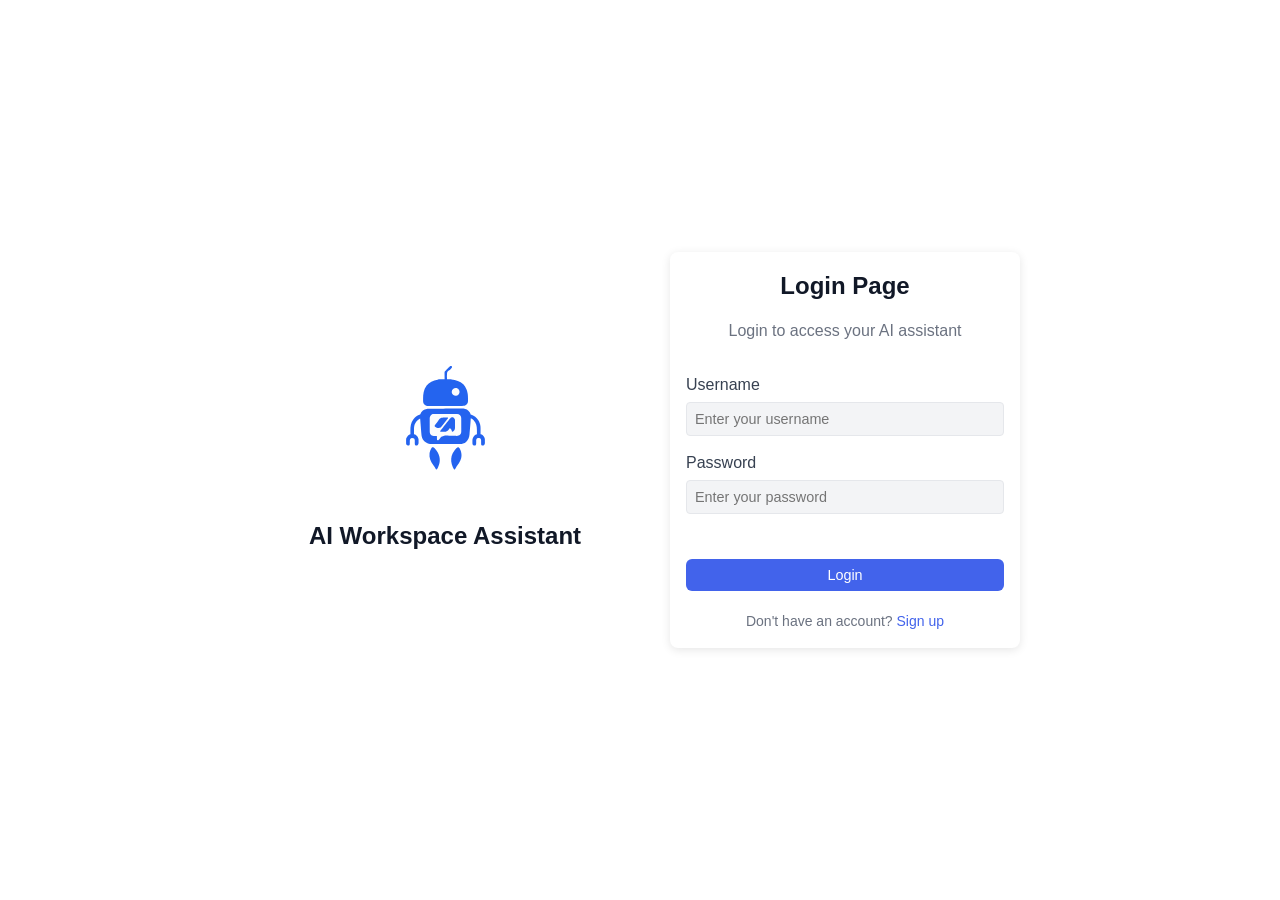
==== app/dashboard.html @ 673116a2 "Initial commit" ====
<!DOCTYPE html>
<html lang="en" class="light">
<head>
    <meta charset="UTF-8">
    <meta name="viewport" content="width=device-width, initial-scale=1.0">
    <title>AI Workspace Assistant</title>
    <link rel="stylesheet" href="styles.css">
    <link rel="stylesheet" href="custom.css">
    <link rel="stylesheet" href="docChat.css">
</head>
<body>
    <div class="app-container">
        <!-- Sidebar -->
        <aside class="sidebar">
            <div class="sidebar-header">
                <div class="app-brand">
                    <img src="./assets/Ai logo svg 1.svg" alt="DocChat Logo" class="app-logo">
                    <span class="app-name">Workspace Assistant</span>
                </div>
                <button id="collapse-sidebar" class="collapse-btn">
                    <svg xmlns="http://www.w3.org/2000/svg" width="20" height="20" viewBox="0 0 24 24" fill="none" stroke="currentColor" stroke-width="2" stroke-linecap="round" stroke-linejoin="round"><path d="m15 18-6-6 6-6"/></svg>
                </button>
            </div>
            
            <div class="sidebar-content">
                <button id="new-chat-btn" class="new-chat-btn">
                    <svg xmlns="http://www.w3.org/2000/svg" width="20" height="20" viewBox="0 0 24 24" fill="none" stroke="currentColor" stroke-width="2" stroke-linecap="round" stroke-linejoin="round"><path d="M12 5v14M5 12h14"/></svg>
                    <span>New Chat</span>
                </button>
                
                <div class="recent-section">
                    <h3>Recent Chats</h3>
                    <div id="file-list" class="chat-list">
                        <!-- Files will be added here dynamically -->
                        <div class="empty-chat-list">
                            <div class="empty-chat-icon">
                                <svg xmlns="http://www.w3.org/2000/svg" width="24" height="24" viewBox="0 0 24 24" fill="none" stroke="currentColor" stroke-width="2" stroke-linecap="round" stroke-linejoin="round"><path d="M21 15a2 2 0 0 1-2 2H7l-4 4V5a2 2 0 0 1 2-2h14a2 2 0 0 1 2 2z"/></svg>
                            </div>
                            <p>No chats yet</p>
                            <p class="sub-text">Start a new chat to begin</p>
                        </div>
                    </div>
                </div>
            </div>
            
            <div class="sidebar-footer">
                <button id="planner-btn" class="settings-btn">
                    <svg xmlns="http://www.w3.org/2000/svg" width="20" height="20" viewBox="0 0 24 24" fill="none" stroke="currentColor" stroke-width="2" stroke-linecap="round" stroke-linejoin="round"><rect x="3" y="3" width="18" height="18" rx="2"/><path d="M9 9h6v6H9z"/></svg>
                    <span>Task Planner</span>
                </button>
                <button id="settings-btn" class="settings-btn">
                    <svg xmlns="http://www.w3.org/2000/svg" width="20" height="20" viewBox="0 0 24 24" fill="none" stroke="currentColor" stroke-width="2" stroke-linecap="round" stroke-linejoin="round"><circle cx="12" cy="12" r="3"/><path d="M19.4 15a1.65 1.65 0 0 0 .33 1.82l.06.06a2 2 0 0 1 0 2.83 2 2 0 0 1-2.83 0l-.06-.06a1.65 1.65 0 0 0-1.82-.33 1.65 1.65 0 0 0-1 1.51V21a2 2 0 0 1-2 2 2 2 0 0 1-2-2v-.09A1.65 1.65 0 0 0 9 19.4a1.65 1.65 0 0 0-1.82.33l-.06.06a2 2 0 0 1-2.83 0 2 2 0 0 1 0-2.83l.06-.06a1.65 1.65 0 0 0 .33-1.82 1.65 1.65 0 0 0-1.51-1H3a2 2 0 0 1-2-2 2 2 0 0 1 2-2h.09A1.65 1.65 0 0 0 4.6 9a1.65 1.65 0 0 0-.33-1.82l-.06-.06a2 2 0 0 1 0-2.83 2 2 0 0 1 2.83 0l.06.06a1.65 1.65 0 0 0 1.82.33H9a1.65 1.65 0 0 0 1-1.51V3a2 2 0 0 1 2-2 2 2 0 0 1 2 2v.09a1.65 1.65 0 0 0 1 1.51 1.65 1.65 0 0 0 1.82-.33l.06-.06a2 2 0 0 1 2.83 0 2 2 0 0 1 0 2.83l-.06.06a1.65 1.65 0 0 0-.33 1.82V9a1.65 1.65 0 0 0 1.51 1H21a2 2 0 0 1 2 2 2 2 0 0 1-2 2h-.09a1.65 1.65 0 0 0-1.51 1z"/></svg>
                    <span>Settings</span>
                </button>
                <button id="logout-btn" class="logout-btn">
                    <svg xmlns="http://www.w3.org/2000/svg" width="20" height="20" viewBox="0 0 24 24" fill="none" stroke="currentColor" stroke-width="2" stroke-linecap="round" stroke-linejoin="round"><path d="M9 21H5a2 2 0 0 1-2-2V5a2 2 0 0 1 2-2h4"></path><polyline points="16 17 21 12 16 7"></polyline><line x1="21" y1="12" x2="9" y2="12"></line></svg>
                    <span>Logout</span>
                </button>
            </div>
        </aside>
        
        <!-- Main Content -->
        <main class="main-content">
            <div class="main-header">
                <div class="tab-container">
                    <button class="tab-btn active" data-tab="chat">Chat</button>
                    <button class="tab-btn" data-tab="document">Document</button>
                </div>
                <div class="theme-toggle-container">
                    <span class="theme-icon light">
                        <svg xmlns="http://www.w3.org/2000/svg" width="20" height="20" viewBox="0 0 24 24" fill="none" stroke="currentColor" stroke-width="2" stroke-linecap="round" stroke-linejoin="round"><circle cx="12" cy="12" r="5"/><line x1="12" y1="1" x2="12" y2="3"/><line x1="12" y1="21" x2="12" y2="23"/><line x1="4.22" y1="4.22" x2="5.64" y2="5.64"/><line x1="18.36" y1="18.36" x2="19.78" y2="19.78"/><line x1="1" y1="12" x2="3" y2="12"/><line x1="21" y1="12" x2="23" y2="12"/><line x1="4.22" y1="19.78" x2="5.64" y2="18.36"/><line x1="18.36" y1="5.64" x2="19.78" y2="4.22"/></svg>
                    </span>
                    <label class="switch">
                        <input type="checkbox" id="theme-toggle">
                        <span class="slider round"></span>
                    </label>
                    <span class="theme-icon dark">
                        <svg xmlns="http://www.w3.org/2000/svg" width="20" height="20" viewBox="0 0 24 24" fill="none" stroke="currentColor" stroke-width="2" stroke-linecap="round" stroke-linejoin="round"><path d="M21 12.79A9 9 0 1 1 11.21 3 7 7 0 0 0 21 12.79z"></path></svg>
                    </span>
                </div>
            </div>
            
            <div class="tab-content active" id="chat-tab">
                <div id="upload-container" class="upload-container">
                    <div class="upload-content">
                        <div class="upload-icon">
                            <svg xmlns="http://www.w3.org/2000/svg" width="40" height="40" viewBox="0 0 24 24" fill="none" stroke="currentColor" stroke-width="2" stroke-linecap="round" stroke-linejoin="round"><path d="M13 2H6a2 2 0 0 0-2 2v16a2 2 0 0 0 2 2h12a2 2 0 0 0 2-2V9z"></path><polyline points="13 2 13 9 20 9"></polyline></svg>
                        </div>
                        <h2>Upload your document</h2>
                        <p>Drag and drop your file here or click to browse</p>
                        <div id="dropzone" class="dropzone">
                            <input id="file-input" type="file" style="display: none">
                        </div>
                        <button id="browse-files-btn" class="browse-btn">Browse Files</button>
                        <div id="upload-error" class="error-message" style="display: none"></div>
                    </div>
                </div>
                
                <div id="chat-container" class="chat-container" style="display: none;" onclick="event.stopPropagation();">
                    <div id="chat-messages" class="chat-messages">
                        <!-- Chat messages will be added here dynamically -->
                    </div>
                    
                    <div class="chat-input-container">
                        <textarea id="query-input" placeholder="Type your message here..."></textarea>
                        <button id="query-btn" class="send-btn" type="button" onclick="event.preventDefault(); return false;">
                            <svg xmlns="http://www.w3.org/2000/svg" width="20" height="20" viewBox="0 0 24 24" fill="none" stroke="currentColor" stroke-width="2" stroke-linecap="round" stroke-linejoin="round"><line x1="22" y1="2" x2="11" y2="13"></line><polygon points="22 2 15 22 11 13 2 9 22 2"></polygon></svg>
                        </button>
                    </div>
                </div>
            </div>
            
            <div class="tab-content" id="document-tab">
                <div class="document-viewer">
                    <div id="document-file-list" class="document-file-list">
                        <!-- File list will be populated here -->
                    </div>
                    <!-- document-preview is now in the modal overlay -->
                </div>
            </div>
        </main>
    </div>
    
    <!-- Toast Notification -->
    <div id="toast" class="toast" style="display: none"></div>
    
    <!-- Welcome Toast - Claude Style -->
    <div id="welcome-toast" class="welcome-toast" style="display: flex;">
        <div class="welcome-toast-container">
            <div id="toastMessage" class="text-reveal">Hey there, <span id="toast-username">User</span>!</div>
            <div id="secondMessage" class="second-message">How may I assist you today?</div>
            <div id="actionButtons" class="welcome-action-btns" style="display: none;">
                <button id="welcome-dashboard-btn" class="primary-btn" aria-label="File Chat">File Chat</button>
                <button id="welcome-planner-btn" class="primary-btn" aria-label="Task Plan" style="background:#6366f1;">Task Plan</button>
            </div>
        </div>
    </div>
    
    <!-- Settings Modal -->
    <div id="settings-modal" class="modal">
        <div class="modal-content settings-step-1">
            <div class="modal-header">
                <h2>Settings</h2>
                <span class="close">&times;</span>
            </div>
            <div class="modal-body settings-select">
                <div class="settings-choice-card">
                    <button class="settings-main-btn" id="open-profile-card">Profile</button>
                    <button class="settings-main-btn" id="open-chats-card">Manage Chats</button>
                </div>
            </div>
        </div>
        <div class="modal-content settings-step-2" id="profile-card" style="display:none;">
            <div class="modal-header">
                <h2>Profile</h2>
                <span class="close">&times;</span>
            </div>
            <div class="modal-body">
                <h3>Edit Profile</h3>
                <form id="profile-form">
                    <div class="form-group">
                        <label for="name">Name</label>
                        <input type="text" id="name" name="name" placeholder="Your Name">
                    </div>
                    <div class="form-group">
                        <label for="username">Username</label>
                        <input type="text" id="username" name="username" placeholder="Username">
                    </div>
                    <div class="form-group">
                        <label for="email">Email</label>
                        <input type="email" id="email" name="email" placeholder="Email">
                    </div>
                    <div class="password-section">
                        <h4>Change Password</h4>
                        <div class="form-group">
                            <label for="current-password">Current Password</label>
                            <input type="password" id="current-password" name="current_password">
                        </div>
                        <div class="form-group">
                            <label for="new-password">New Password</label>
                            <input type="password" id="new-password" name="new_password">
                        </div>
                    </div>
                    <div id="profile-error" class="error-message" style="display: none;"></div>
                    <button type="submit" id="save-profile-btn" class="btn primary-btn">Save Changes</button>
                </form>
            </div>
        </div>
        <div class="modal-content settings-step-2" id="chats-card" style="display:none;">
            <div class="modal-header">
                <h2>Manage Chats</h2>
                <span class="close">&times;</span>
            </div>
            <div class="modal-body">
                <!-- <h3>Manage Chats</h3> -->
                <div class="manage-chats-container">
                    <div class="chats-actions">
                        <button id="delete-all-chats-btn" class="btn danger-btn">Delete All Chats</button>
                    </div>
                    <div id="settings-chat-list" class="settings-chat-list">
                        <!-- Chat list will be populated here -->
                        <div class="empty-list-message">No chats to display</div>
                    </div>
                </div>
            </div>
        </div>
    </div>
    
    <!-- Delete Confirmation Modal -->
    <div id="delete-confirm-modal" class="modal">
        <div class="modal-content confirm-modal">
            <div class="modal-header">
                <h2>Confirm Deletion</h2>
                <span class="close">&times;</span>
            </div>
            <div class="modal-body">
                <p>Are you sure you want to delete this chat? This action cannot be undone.</p>
                <div class="confirm-actions">
                    <button id="cancel-delete-btn" class="btn secondary-btn">Cancel</button>
                    <button id="confirm-delete-btn" class="btn danger-btn">Delete</button>
                </div>
            </div>
        </div>
    </div>
    
    <div id="document-preview-modal" class="document-preview-modal">
        <div class="document-preview-modal-content">
            <button id="close-document-preview" class="close-preview-btn" aria-label="Close Preview">&times;</button>
            <div id="document-preview" class="document-preview">
                <div class="document-placeholder">
                    <p>Select a file to view its content</p>
                </div>
            </div>
        </div>
    </div>
    
    <script src="app.js"></script>
</body>
</html>

<style>
.document-viewer {
    display: flex;
    flex-direction: row;
    height: 70vh;
    background: linear-gradient(135deg, #f8fafc 60%, #6366f1 100%);
    border-radius: 22px;
    box-shadow: 0 8px 32px 0 rgba(60,72,88,0.18);
    overflow: hidden;
    margin-top: 24px;
    backdrop-filter: blur(6px);
    position: relative;
    animation: glassyFadeIn 1.2s cubic-bezier(.4,2,.6,1) 1;
}
@keyframes glassyFadeIn {
    from { opacity: 0; transform: translateY(40px) scale(0.98); }
    to { opacity: 1; transform: none; }
}
.document-file-list {
    width: 340px;
    background: rgba(255,255,255,0.85);
    border-right: 2px solid #e0e7ff;
    overflow-y: auto;
    padding: 0;
    margin: 0;
    box-shadow: 4px 0 24px 0 rgba(60,72,88,0.08);
    backdrop-filter: blur(8px);
    z-index: 2;
}
.document-file-list .doc-file-item {
    display: flex;
    align-items: center;
    padding: 22px 28px;
    cursor: pointer;
    border-bottom: 1.5px solid #f1f5f9;
    font-size: 1rem;
    color: #3730a3;
    background: linear-gradient(90deg,rgba(236,233,254,0.7) 0%,rgba(255,255,255,0.5) 100%);
    transition: background 0.22s, color 0.22s, box-shadow 0.22s, filter 0.22s;
    font-weight: 500;
    position: relative;
    z-index: 1;
    border-radius: 0 18px 18px 0;
    margin: 0 0 2px 0;
    box-shadow: 0 2px 12px 0 rgba(99,102,241,0.04);
    overflow: hidden;
    animation: coolSlideIn 0.7s cubic-bezier(.4,2,.6,1);
}
@keyframes coolSlideIn {
    from { opacity: 0; transform: translateX(-40px) scale(0.98); }
    to { opacity: 1; transform: none; }
}
.doc-file-item.cool-animate::before {
    content: '';
    position: absolute;
    left: -40px; top: 0; bottom: 0;
    width: 8px;
    background: linear-gradient(180deg,#6366f1 0%,#a5b4fc 100%);
    border-radius: 0 8px 8px 0;
    opacity: 0;
    transition: opacity 0.22s;
    z-index: 0;
}
.doc-file-item.active.cool-animate::before {
    opacity: 1;
    animation: fireGlow 1.2s infinite alternate;
}
@keyframes fireGlow {
    0% { box-shadow: 0 0 8px 2px #6366f1; }
    100% { box-shadow: 0 0 24px 8px #a5b4fc; }
}
.doc-file-item.active, .doc-file-item:hover {
    background: linear-gradient(90deg,#6366f1 0%,#a5b4fc 100%);
    color: #fff;
    box-shadow: 0 4px 24px 0 #6366f133;
    z-index: 2;
}
.doc-file-item.disabled {
    filter: grayscale(0.7) blur(1.5px) brightness(1.1);
    opacity: 0.5;
    pointer-events: none;
    background: #e0e7ef;
    color: #a1a1aa;
    z-index: 0;
}
.document-file-list .doc-file-icon {
    margin-right: 18px;
    font-size: 1.6em;
    color: #6366f1;
    filter: drop-shadow(0 2px 6px #a5b4fc88);
    transition: color 0.22s, filter 0.22s;
}
.doc-file-item.active .doc-file-icon, .doc-file-item:hover .doc-file-icon {
    color: #fff;
    filter: drop-shadow(0 2px 12px #6366f1cc);
}
.document-file-list .doc-file-meta {
    flex: 1;
    display: flex;
    flex-direction: column;
}
.document-file-list .doc-file-name {
    font-weight: 700;
    margin-bottom: 2px;
    white-space: nowrap;
    overflow: hidden;
    text-overflow: ellipsis;
    letter-spacing: 0.01em;
}
.document-file-list .doc-file-date {
    font-size: 0.98em;
    color: #6366f1;
    opacity: 0.7;
    font-weight: 400;
}
.document-preview {
    flex: 1;
    background: rgba(255,255,255,0.55);
    display: flex;
    align-items: center;
    justify-content: center;
    position: relative;
    overflow: auto;
    border-radius: 0 22px 22px 0;
    box-shadow: 0 2px 24px 0 #6366f122;
    backdrop-filter: blur(10px) saturate(1.2);
    z-index: 1;
    animation: coolFadeIn 1.2s cubic-bezier(.4,2,.6,1) 1;
}
@keyframes coolFadeIn {
    from { opacity: 0; transform: scale(0.98); }
    to { opacity: 1; transform: none; }
}
.document-preview .document-placeholder {
    color: #6366f1;
    font-size: 1.25em;
    text-align: center;
    font-weight: 600;
    letter-spacing: 0.01em;
    opacity: 0.85;
    padding: 32px 0;
    border-radius: 18px;
    background: rgba(236,233,254,0.7);
    box-shadow: 0 2px 24px 0 #6366f122;
    animation: firePulse 1.5s infinite alternate;
}
@keyframes firePulse {
    0% { box-shadow: 0 0 12px 0 #6366f1; }
    100% { box-shadow: 0 0 32px 8px #a5b4fc; }
}
.document-preview .fire-animate {
    animation: firePulse 1.5s infinite alternate;
}
.cool-iframe {
    width: 100%;
    height: 65vh;
    border: none;
    border-radius: 18px;
    background: rgba(255,255,255,0.95);
    box-shadow: 0 4px 32px 0 #6366f144;
    transition: box-shadow 0.3s;
    animation: coolFadeIn 1.2s cubic-bezier(.4,2,.6,1) 1;
}
.cool-pre {
    background: linear-gradient(135deg,#f8fafc 60%,#a5b4fc 100%);
    color: #1e293b;
    padding: 32px;
    border-radius: 18px;
    font-size: 1.12em;
    max-width: 100%;
    max-height: 65vh;
    overflow: auto;
    box-shadow: 0 4px 32px 0 #6366f144;
    font-family: 'Fira Mono', 'Consolas', 'Menlo', monospace;
    animation: coolFadeIn 1.2s cubic-bezier(.4,2,.6,1) 1;
}
.document-preview .download-link {
    display: inline-block;
    margin-top: 22px;
    padding: 12px 28px;
    background: linear-gradient(90deg,#6366f1 0%,#a5b4fc 100%);
    color: #fff;
    border-radius: 10px;
    text-decoration: none;
    font-weight: 700;
    font-size: 1.08em;
    letter-spacing: 0.01em;
    box-shadow: 0 2px 12px 0 #6366f1cc;
    transition: background 0.18s, box-shadow 0.18s, transform 0.18s;
    animation: coolFadeIn 1.2s cubic-bezier(.4,2,.6,1) 1;
}
.document-preview .download-link:hover {
    background: linear-gradient(90deg,#3730a3 0%,#6366f1 100%);
    box-shadow: 0 4px 24px 0 #6366f1cc;
    transform: scale(1.04);
}
</style>
---- app/styles.css ----
/* General Styles */
* {
    box-sizing: border-box;
    margin: 0;
    padding: 0;
}

body {
    font-family: Arial, sans-serif;
    background-color: #ffffff;
    color: #111827;
    line-height: 1.5;
}

h1, h2, h3, h4 {
    color: #111827;
}

a {
    color: #4263EB;
    text-decoration: none;
}

a:hover {
    text-decoration: underline;
}

/* Button Styles */
.primary-btn {
    background-color: #4263EB;
    color: white;
    border: none;
    border-radius: 6px;
    padding: 12px 24px;
    font-weight: 500;
    font-size: 16px;
    cursor: pointer;
    transition: background-color 0.2s;
    display: block;
    width: 100%;
}

.primary-btn:hover:not(:disabled) {
    background-color: #3b55d9;
}

.primary-btn:disabled {
    background-color: #9ca3af;
    cursor: not-allowed;
}

.logout-btn {
    background-color: #ef4444;
    color: white;
    border: none;
    border-radius: 6px;
    padding: 8px 15px;
    font-weight: 500;
    cursor: pointer;
}

/* Login Page Styles - Updated for the split layout */
.login-container {
    display: flex;
    justify-content: space-between;
    align-items: center;
    min-height: 100vh;
    padding: 20px;
    gap: 40px;
    width: 800px;
    margin: 0 auto;
}

.login-card {
    background: white;
    border-radius: 8px;
    box-shadow: 0 2px 10px rgba(0,0,0,0.1);
    width: 100%;
    max-width: 350px;
    padding: 20px;
    text-align: center;
}

.logo-card {
    border-radius: 8px;
    width: 100%;
    max-width: 250px;
    padding: 30px;
    text-align: center;
    display: flex;
    flex-direction: column;
    align-items: center;
    justify-content: center;
    margin: 20px auto;
}

.login-title {
    font-size: 24px;
    margin-bottom: 15px;
}

.logo-container {
    margin: 10px auto 20px;
    display: flex;
    justify-content: center;
    align-items: center;
}

.logo-container img {
    width: 100px;
    height: 110px;
}

h1 {
    font-size: 28px;
    margin-bottom: 8px;
}

.login-subtitle {
    color: #6b7280;
    margin-bottom: 30px;
}

.login-form {
    text-align: left;
}

/* Responsive layout */
@media (max-width: 768px) {
    .login-container {
        flex-direction: column;
        gap: 20px;
        width: 100%;
    }
    
    .logo-card, .login-card {
        max-width: 100%;
        margin: 10px auto;
    }
}

.form-group {
    margin-bottom: 20px;
    position: relative;
}

.form-group label {
    display: block;
    margin-bottom: 5px;
    font-weight: 500;
    color: #374151;
}

.form-group input {
    width: 100%;
    padding: 12px;
    border: 1px solid #d1d5db;
    border-radius: 6px;
    background-color: #f3f4f6;
    font-size: 14px;
}

.forgot-password {
    position: absolute;
    right: 0;
    top: 0;
    font-size: 14px;
}

.signup-link {
    text-align: center;
    margin-top: 20px;
    color: #6b7280;
    font-size: 14px;
}

/* Dashboard Styles */
.dashboard {
    max-width: 1200px;
    margin: 20px auto;
    background: white;
    border-radius: 8px;
    box-shadow: 0 2px 10px rgba(0,0,0,0.05);
    overflow: hidden;
}

header {
    display: flex;
    justify-content: space-between;
    align-items: center;
    padding: 15px 20px;
    border-bottom: 1px solid #e5e7eb;
}

.header-left {
    display: flex;
    align-items: center;
    gap: 10px;
    font-weight: 500;
    font-size: 18px;
}

.header-right {
    display: flex;
    align-items: center;
    gap: 15px;
}

nav {
    display: flex;
    gap: 20px;
    padding: 0 20px;
    border-bottom: 1px solid #e5e7eb;
}

.tab-btn {
    background: none;
    border: none;
    padding: 15px 0;
    font-size: 14px;
    color: #6b7280;
    font-weight: 500;
    cursor: pointer;
    position: relative;
}

.tab-btn.active {
    color: #4263EB;
}

.tab-btn.active::after {
    content: '';
    position: absolute;
    bottom: -1px;
    left: 0;
    width: 100%;
    height: 3px;
    background-color: #4263EB;
}

.tab-content {
    display: none;
    padding: 20px;
}

.tab-content.active {
    display: block;
}

/* Upload Form Styles */
.upload-container {
    max-width: 800px;
    margin: 0 auto;
}

h3 {
    margin-bottom: 20px;
    font-size: 18px;
    font-weight: 600;
}

.dropzone {
    border: 2px dashed #d1d5db;
    border-radius: 6px;
    padding: 40px;
    text-align: center;
    background-color: #f9fafb;
    cursor: pointer;
    margin-bottom: 20px;
    min-height: 200px;
    display: flex;
    align-items: center;
    justify-content: center;
    transition: all 0.2s;
}

.dropzone.active {
    border-color: #4263EB;
    background-color: #eff6ff;
}

.upload-instructions p {
    font-weight: 500;
    color: #6b7280;
    margin-bottom: 8px;
}

.upload-instructions span {
    color: #9ca3af;
    font-size: 14px;
}

.selected-file {
    font-weight: 500;
    color: #4b5563;
}

/* Files List Styles */
.files-container {
    max-width: 800px;
    margin: 0 auto;
}

.file-list {
    margin-top: 15px;
}

.file-item {
    border: 1px solid #e5e7eb;
    border-radius: 4px;
    margin-bottom: 10px;
}

.file-item.selected {
    border-color: #4263EB;
    background-color: #eff6ff;
}

.file-item button {
    background: none;
    border: none;
    width: 100%;
    padding: 15px;
    display: flex;
    align-items: center;
    gap: 15px;
    text-align: left;
    cursor: pointer;
}

.file-icon {
    width: 40px;
    height: 40px;
    background-color: #f3f4f6;
    border-radius: 4px;
}

.file-info {
    flex: 1;
}

.file-name {
    font-weight: 500;
    margin-bottom: 4px;
}

.file-meta {
    font-size: 12px;
    color: #6b7280;
}

.no-files, .select-file-prompt {
    text-align: center;
    padding: 40px 20px;
    background-color: #f9fafb;
    border-radius: 8px;
    border: 1px dashed #d1d5db;
}

.no-files p, .select-file-prompt p {
    margin-bottom: 20px;
    color: #6b7280;
}

/* Query Styles */
.query-container {
    max-width: 800px;
    margin: 0 auto;
}

textarea {
    width: 100%;
    border: 1px solid #d1d5db;
    border-radius: 6px;
    padding: 15px;
    font-size: 14px;
    background-color: #f3f4f6;
    margin-bottom: 15px;
    resize: vertical;
}

.answer-container {
    background-color: #eff6ff;
    border-radius: 6px;
    padding: 20px;
    margin-top: 20px;
}

.answer-text {
    margin-bottom: 20px;
    line-height: 1.5;
}

.feedback {
    display: flex;
    align-items: center;
    gap: 15px;
    color: #6b7280;
}

.feedback-buttons {
    display: flex;
    gap: 10px;
}

.feedback-yes {
    background-color: #d1fae5;
    color: #047857;
    border: none;
    border-radius: 15px;
    padding: 5px 15px;
    font-weight: 500;
    cursor: pointer;
}

.feedback-no {
    background-color: #fee2e2;
    color: #b91c1c;
    border: none;
    border-radius: 15px;
    padding: 5px 15px;
    font-weight: 500;
    cursor: pointer;
}

/* Error Messages */
.error-message {
    color: #ef4444;
    margin-bottom: 15px;
    padding: 10px;
    /* background-color: #fee2e2; */
    border-radius: 4px;
    text-align: center;
}

/* Toast Notification */
.toast {
    position: fixed;
    bottom: 20px;
    right: 20px;
    background-color: #10B981;
    color: white;
    padding: 12px 24px;
    border-radius: 4px;
    box-shadow: 0 2px 10px rgba(0,0,0,0.1);
    z-index: 1000;
    animation: fadeIn 0.3s;
}

@keyframes fadeIn {
    from { opacity: 0; transform: translateY(20px); }
    to { opacity: 1; transform: translateY(0); }
}

/* Modal Styles */
.modal {
    display: none;
    position: fixed;
    z-index: 1000;
    left: 0;
    top: 0;
    width: 100%;
    height: 100%;
    background-color: rgba(0,0,0,0.4);
}

.modal-content {
    background-color: white;
    margin: 10% auto;
    padding: 30px;
    border-radius: 8px;
    width: 90%;
    max-width: 500px;
    box-shadow: 0 4px 15px rgba(0,0,0,0.2);
    position: relative;
}

.close {
    position: absolute;
    right: 20px;
    top: 15px;
    font-size: 24px;
    font-weight: bold;
    cursor: pointer;
}

/* Add or update these styles to fix zoom issues */
html, body {
    font-size: 16px; /* Reset base font size */
    zoom: 1; /* Reset zoom level */
    -moz-transform: scale(1); /* Firefox */
    -webkit-transform: scale(1); /* Chrome, Safari */
    transform: scale(1);
    width: 100%;
    height: 100%;
    margin: 0;
    padding: 0;
}

.login-container, .dashboard {
    max-width: 100%;
    padding: 1rem;
}

/* Make form elements more compact */
.form-group {
    margin-bottom: 0.75rem;
}

input, button {
    padding: 0.5rem;
}

/* Adjust modal sizing */
.modal-content {
    max-width: 400px;
    padding: 1.5rem;
}
---- app/custom.css ----
/* Reset scaling and zoom */
html, body {
    zoom: 1 !important;
    -moz-transform: scale(1) !important;
    -webkit-transform: scale(1) !important;
    transform: scale(1) !important;
    width: 100%;
    height: 90%;
    margin: 0;
    padding: 0;
}

/* Updated login container for split layout */
.login-container {
    display: flex;
    justify-content: space-between;
    align-items: center;
    min-height: 100vh;
    padding: 20px;
    gap: 40px;
    width: 800px;
    margin: 0 auto;
}

/* Logo card on the left */
.logo-card {
    border-radius: 8px;
    width: 100%;
    max-width: 350px;
    padding: 5px;
    text-align: center;
    display: flex;
    flex-direction: column;
    align-items: center;
    justify-content: center;
    margin: 20px auto;
}

/* Login card on the right */
.login-card {
    background: white;
    border-radius: 8px;
    box-shadow: 0 2px 10px rgba(0,0,0,0.1);
    width: 100%;
    max-width: 350px;
    padding: 1rem;
}

.form-group {
    margin-bottom: 1rem;
}

/* Make the UI feel less zoomed */
input, button, textarea, select {
    font-size: 0.9rem !important;
    padding: 0.5rem !important;
    height: auto !important;
}

.login-title, h1, h2, h3 {
    font-size: 1.5rem !important;
}

.modal-content {
    max-width: 400px;
    margin: 0 auto;
    padding: 1.5rem;
}

/* Logo styling */
.logo-container {
    margin-bottom: 20px;
    display: flex;
    justify-content: center;
    align-items: center;
}

.logo-container img {
    width: 100px;
    height: 110px;
}

/* Responsive layout */
@media (max-width: 768px) {
    .login-container {
        flex-direction: column;
        gap: 20px;
        width: 100%;
    }
    
    .logo-card, .login-card {
        max-width: 100%;
        margin: 10px auto;
    }
}

/* Add to custom.css */
.header-right {
    display: flex;
    align-items: center;
    justify-content: center;
    gap: 15px;
}

#welcome-message {
    display: flex;
    align-items: center;
    justify-content: center;
    font-family: 'Times New Roman', Times, serif;
    font-size: 1.5rem;
    margin: 0 auto;
}

/* If needed, make the header flex */
header {
    display: flex;
    justify-content: space-between;
    align-items: center;
    width: 100%;
}

.header-left {
    display: flex;
    align-items: center;
    gap: 10px;
}

.memory-item {
    background-color: #f8f9fa;
    border-left: 3px solid #4263EB;
    padding: 10px 15px;
    margin-bottom: 15px;
    border-radius: 4px;
    font-size: 0.9rem;
}

.previous-query {
    margin-bottom: 20px;
}

.feedback-buttons button.active {
    background-color: #4263EB;
    color: white;
}

/* Style the feedback buttons */
.feedback-yes, .feedback-no {
    padding: 5px 15px;
    border: 1px solid #ddd;
    border-radius: 20px;
    background: #f8f9fa;
    margin: 0 5px;
    cursor: pointer;
    transition: all 0.2s;
}

.feedback-yes:hover {
    background-color: #d1fae5;
    border-color: #10B981;
}

.feedback-no:hover {
    background-color: #fee2e2;
    border-color: #ef4444;
}

.feedback-yes.active {
    background-color: #10B981;
    color: white;
    border-color: #10B981;
}

.feedback-no.active {
    background-color: #ef4444;
    color: white;
    border-color: #ef4444;
}

.feedback {
    margin-top: 20px;
    border-top: 1px solid #e5e7eb;
    padding-top: 15px;
}

.feedback h4 {
    margin-bottom: 10px;
    font-weight: 500;
}

.star-rating {
    display: inline-flex;
    margin-left: 10px;
}

.star {
    color: #d1d5db;
    font-size: 24px;
    cursor: pointer;
    transition: color 0.2s;
    margin-right: 5px;
}

.star:hover, .star.active {
    color: #f59e0b;
}

.feedback-text-container {
    margin-top: 15px;
}

.feedback-text-container label {
    display: block;
    margin-bottom: 5px;
}

#feedback-text {
    width: 100%;
    padding: 10px;
    border: 1px solid #d1d5db;
    border-radius: 4px;
    resize: vertical;
}

#submit-feedback {
    margin-top: 10px;
}

.rating-container {
    display: flex;
    align-items: center;
    margin-top: 5px;
}

/* Welcome Toast Animation - Claude Style */
.welcome-toast {
    position: fixed;
    top: 0;
    left: 0;
    width: 100vw;
    height: 100vh;
    display: flex;
    flex-direction: column;
    align-items: center;
    justify-content: center;
    z-index: 3000;
    background-color: rgba(255, 255, 255, 0.95);
    opacity: 0;
    pointer-events: none;
    transition: opacity 0.5s cubic-bezier(0.4, 0, 0.2, 1);
}

.welcome-toast.show {
    opacity: 1;
}

.welcome-toast-container {
    background-color: white;
    border-radius: 12px;
    box-shadow: 0 4px 24px rgba(0, 0, 0, 0.08);
    padding: 24px 32px;
    max-width: 480px;
    text-align: center;
    transform: translateY(20px);
    transition: transform 0.5s cubic-bezier(0.4, 0, 0.2, 1);
}

.welcome-toast.show .welcome-toast-container {
    transform: translateY(0);
}

.welcome-toast .text-reveal {
    display: inline-block;
    overflow: hidden;
    white-space: nowrap;
    font-size: 1.5rem;
    font-weight: 500;
    color: #111827;
    border-right: 2px solid #4263EB;
    width: 0;
    animation: typing 1.5s steps(30, end) forwards;
}

.welcome-toast .second-message {
    margin-top: 12px;
    font-size: 1.1rem;
    color: #6b7280;
    opacity: 0;
    transform: translateY(10px);
    transition: opacity 0.8s, transform 0.8s;
    transition-delay: 1.3s;
}

.welcome-toast .second-message.show {
    opacity: 1;
    transform: translateY(0);
}

@keyframes typing {
    from { width: 0 }
    to { width: 100% }
}

@keyframes blink-cursor {
    from, to { border-color: transparent }
    50% { border-color: #4263EB }
}

@keyframes fade-out {
    from { opacity: 1; }
    to { opacity: 0; }
}

/* Toast notification - higher z-index */
.toast {
    position: fixed;
    top: 20px;
    right: 20px;
    padding: 12px 20px;
    border-radius: 4px;
    color: white;
    font-weight: 500;
    z-index: 9999;
    box-shadow: 0 3px 10px rgba(0, 0, 0, 0.2);
    animation: slide-in 0.3s ease-out forwards;
}

/* Sidebar footer - higher z-index */
.sidebar-footer {
    position: relative;
}

/* Settings Modal Styles */
.modal {
    display: none;
    position: fixed;
    top: 0;
    left: 0;
    width: 100vw;
    height: 100vh;
    background-color: rgba(0, 0, 0, 0.5);
    z-index: 3000;
    overflow: auto;
    padding: 20px;
}

.modal-content {
    background-color: white;
    border-radius: 8px;
    margin: 50px auto;
    width: 100%;
    max-width: 500px;
    box-shadow: 0 4px 15px rgba(0, 0, 0, 0.1);
    animation: modal-fade 0.3s ease-out;
}

.dark .modal-content {
    background-color: #1a1a1a;
    color: white;
}

.modal-header {
    padding: 15px 20px;
    border-bottom: 1px solid #e5e7eb;
    display: flex;
    justify-content: space-between;
    align-items: center;
}

.dark .modal-header {
    border-bottom-color: #333;
}

.modal-body {
    padding: 20px;
}

.close {
    font-size: 24px;
    cursor: pointer;
    color: #666;
    border: none;
    background: transparent;
}

.dark .close {
    color: #ccc;
}

.close:hover {
    color: #000;
}

.dark .close:hover {
    color: #fff;
}

/* Tabs in settings modal */
.tabs {
    display: flex;
    margin-bottom: 20px;
    border-bottom: 1px solid #e5e7eb;
}

.dark .tabs {
    border-bottom-color: #333;
}

.tab-button {
    padding: 10px 15px;
    border: none;
    background: none;
    cursor: pointer;
    font-weight: 500;
    color: #666;
    position: relative;
}

.dark .tab-button {
    color: #ccc;
}

.tab-button.active {
    color: #4263EB;
}

.dark .tab-button.active {
    color: #7b96ff;
}

.tab-button.active::after {
    content: '';
    position: absolute;
    bottom: -1px;
    left: 0;
    width: 100%;
    height: 2px;
    background-color: #4263EB;
}

.dark .tab-button.active::after {
    background-color: #7b96ff;
}

.tab-pane {
    display: none;
}

.tab-pane.active {
    display: block;
}

/* Form styles */
.form-group {
    margin-bottom: 15px;
}

.form-group label {
    display: block;
    margin-bottom: 5px;
    font-weight: 500;
}

.form-group input {
    width: 100%;
    padding: 10px;
    border: 1px solid #e5e7eb;
    border-radius: 4px;
}

.dark .form-group input {
    background-color: #333;
    border-color: #444;
    color: white;
}

.password-section {
    margin-top: 20px;
    padding-top: 15px;
    border-top: 1px solid #e5e7eb;
}

.dark .password-section {
    border-top-color: #333;
}

.btn {
    padding: 10px 15px;
    border: none;
    border-radius: 4px;
    cursor: pointer;
    font-weight: 500;
    transition: background-color 0.2s;
}

.primary-btn {
    background-color: #4263EB;
    color: white;
}

.primary-btn:hover {
    background-color: #364fc7;
}

.secondary-btn {
    background-color: #e5e7eb;
    color: #333;
}

.secondary-btn:hover {
    background-color: #d1d5db;
}

.danger-btn {
    background-color: #ef4444;
    color: white;
}

.danger-btn:hover {
    background-color: #dc2626;
}

.dark .secondary-btn {
    background-color: #333;
    color: #fff;
}

.dark .secondary-btn:hover {
    background-color: #444;
}

/* Chat list in settings */
.manage-chats-container {
    margin-top: 15px;
}

.chats-actions {
    margin-bottom: 15px;
}

.settings-chat-list {
    max-height: 300px;
    overflow-y: auto;
    border: 1px solid #e5e7eb;
    border-radius: 4px;
}

.dark .settings-chat-list {
    border-color: #333;
}

.settings-chat-item {
    padding: 10px 15px;
    border-bottom: 1px solid #e5e7eb;
    display: flex;
    justify-content: space-between;
    align-items: center;
}

.dark .settings-chat-item {
    border-bottom-color: #333;
}

.settings-chat-item:last-child {
    border-bottom: none;
}

.chat-info {
    display: flex;
    align-items: center;
    gap: 10px;
}

.delete-chat-btn {
    background: none;
    border: none;
    color: #ef4444;
    cursor: pointer;
    padding: 5px;
}

.delete-chat-btn:hover {
    background-color: rgba(239, 68, 68, 0.1);
    border-radius: 4px;
}

.empty-list-message {
    padding: 20px;
    text-align: center;
    color: #666;
}

.dark .empty-list-message {
    color: #aaa;
}

/* Confirmation modal */
.confirm-modal {
    max-width: 400px;
}

.confirm-actions {
    display: flex;
    justify-content: flex-end;
    gap: 10px;
    margin-top: 20px;
}

/* Delete button for chat items */
.chat-item {
    position: relative;
}

.chat-item .delete-btn {
    position: absolute;
    right: 10px;
    top: 50%;
    transform: translateY(-50%);
    background: none;
    border: none;
    color: #ef4444;
    opacity: 0;
    transition: opacity 0.2s;
    cursor: pointer;
}

.chat-item:hover .delete-btn {
    opacity: 1;
}

.error-message {
    color: #ef4444;
    margin-top: 10px;
    margin-bottom: 10px;
    font-size: 0.9rem;
}

/* Modal animation */
@keyframes modal-fade {
    from {
        opacity: 0;
        transform: translateY(-20px);
    }
    to {
        opacity: 1;
        transform: translateY(0);
    }
}

/* Fix for toast z-index */
@keyframes slide-in {
    from {
        transform: translateX(100%);
        opacity: 0;
    }
    to {
        transform: translateX(0);
        opacity: 1;
    }
}

/* Modern settings modal card system */
.settings-choice-card {
    display: flex;
    flex-direction: column;
    align-items: center;
    gap: 2rem;
    padding: 2.5rem 2rem 2rem 2rem;
    background: #fff;
    border-radius: 18px;
    box-shadow: 0 8px 32px rgba(66, 99, 235, 0.10), 0 1.5px 6px rgba(0,0,0,0.04);
    animation: card-fade-in 0.5s cubic-bezier(0.4,0,0.2,1);
    min-width: 320px;
    min-height: 180px;
}

.settings-main-btn {
    background: #4263EB;
    color: #fff;
    border: none;
    border-radius: 8px;
    font-size: 1.15rem;
    font-weight: 600;
    padding: 0.9rem 2.5rem;
    margin: 0.5rem 0;
    box-shadow: 0 2px 8px rgba(66,99,235,0.08);
    cursor: pointer;
    transition: background 0.2s, transform 0.2s, box-shadow 0.2s;
    outline: none;
}
.settings-main-btn:hover, .settings-main-btn:focus {
    background: #364fc7;
    transform: translateY(-2px) scale(1.04);
    box-shadow: 0 4px 16px rgba(66,99,235,0.13);
}

/* Hide step-2 cards by default, animate in when shown */
.settings-step-2 {
    display: none;
    animation: card-slide-in 0.5s cubic-bezier(0.4,0,0.2,1);
    background: #fff;
    border-radius: 18px;
    box-shadow: 0 8px 32px rgba(66, 99, 235, 0.10), 0 1.5px 6px rgba(0,0,0,0.04);
    min-width: 340px;
    min-height: 220px;
}

.settings-step-2.active {
    display: block;
    animation: card-slide-in 0.5s cubic-bezier(0.4,0,0.2,1);
}

@keyframes card-fade-in {
    from { opacity: 0; transform: scale(0.96) translateY(20px); }
    to   { opacity: 1; transform: scale(1) translateY(0); }
}
@keyframes card-slide-in {
    from { opacity: 0; transform: translateY(40px) scale(0.98); }
    to   { opacity: 1; transform: translateY(0) scale(1); }
}

/* Responsive for modal cards */
@media (max-width: 600px) {
    .settings-choice-card, .settings-step-2 {
        min-width: 90vw;
        padding: 1.2rem 0.5rem;
    }
}

/* Make modal background a bit more modern */
#settings-modal.modal {
    background: rgba(66, 99, 235, 0.10);
    backdrop-filter: blur(2px);
}

/* Document Preview Modal Overlay */
.document-preview-modal {
    display: none;
    position: fixed;
    top: 0; left: 0; right: 0; bottom: 0;
    width: 100vw;
    height: 100vh;
    background: rgba(30, 41, 59, 0.75); /* dark semi-transparent */
    z-index: 10000;
    align-items: center;
    justify-content: center;
    transition: opacity 0.3s;
}
.document-preview-modal.active {
    display: flex;
}
.document-preview-modal-content {
    position: relative;
    background: #fff;
    border-radius: 18px;
    box-shadow: 0 8px 32px 0 rgba(60,72,88,0.18);
    max-width: 90vw;
    max-height: 90vh;
    width: 80vw;
    height: 85vh;
    display: flex;
    flex-direction: column;
    overflow: hidden;
    animation: coolFadeIn 0.7s cubic-bezier(.4,2,.6,1);
}
.document-preview-modal .document-preview {
    flex: 1;
    width: 100%;
    height: 100%;
    background: #fff;
    border-radius: 0 0 18px 18px;
    box-shadow: none;
    display: flex;
    align-items: center;
    justify-content: center;
    overflow: auto;
}
.close-preview-btn {
    position: absolute;
    top: 18px;
    right: 24px;
    font-size: 2.2rem;
    background: none;
    border: none;
    color: #6366f1;
    cursor: pointer;
    z-index: 2;
    transition: color 0.2s;
}
.close-preview-btn:hover {
    color: #ef4444;
}
/* When modal is open, blur or hide the rest of the UI */
body.modal-open .app-container {
    filter: blur(2.5px) grayscale(0.5) brightness(0.8);
    pointer-events: none;
    user-select: none;
}
body.modal-open .document-preview-modal {
    pointer-events: auto;
}

/* --- DARK MODE ENHANCEMENTS FOR DOCUMENT PREVIEW MODAL --- */
.dark .document-preview-modal-content {
    background: #181f2a !important;
    color: #f9fafb !important;
    transition: background 0.4s cubic-bezier(.4,2,.6,1), color 0.4s cubic-bezier(.4,2,.6,1);
}
.dark .document-preview-modal .document-preview {
    background: #232b3b !important;
    color: #f9fafb !important;
    transition: background 0.4s cubic-bezier(.4,2,.6,1), color 0.4s cubic-bezier(.4,2,.6,1);
}
.dark .close-preview-btn {
    color: #a5b4fc !important;
    transition: color 0.4s cubic-bezier(.4,2,.6,1);
}
.dark .close-preview-btn:hover {
    color: #ef4444 !important;
}

/* --- DARK MODE ENHANCEMENTS FOR SETTINGS MODALS --- */
.dark .modal-content,
.dark .settings-step-2,
.dark .settings-choice-card {
    background: #181f2a !important;
    color: #f9fafb !important;
    box-shadow: 0 8px 32px 0 rgba(30,41,59,0.28);
    transition: background 0.5s cubic-bezier(.4,2,.6,1), color 0.5s cubic-bezier(.4,2,.6,1), box-shadow 0.5s cubic-bezier(.4,2,.6,1);
}
.dark .modal-header,
.dark .modal-body {
    background: transparent !important;
    color: #f9fafb !important;
    transition: background 0.5s cubic-bezier(.4,2,.6,1), color 0.5s cubic-bezier(.4,2,.6,1);
}
.dark .modal-header h2,
.dark .modal-body h3,
.dark .modal-body h4 {
    color: #a5b4fc !important;
    letter-spacing: 0.01em;
    transition: color 0.5s cubic-bezier(.4,2,.6,1);
}
.dark .form-group input,
.dark .form-group label {
    background: #232b3b !important;
    color: #f9fafb !important;
    border-color: #374151 !important;
    transition: background 0.5s cubic-bezier(.4,2,.6,1), color 0.5s cubic-bezier(.4,2,.6,1), border-color 0.5s cubic-bezier(.4,2,.6,1);
}
.dark .form-group label {
    color: #a5b4fc !important;
}
.dark .settings-main-btn {
    background: linear-gradient(90deg,#6366f1 0%,#3730a3 100%) !important;
    color: #fff !important;
    box-shadow: 0 2px 8px rgba(99,102,241,0.18);
    transition: background 0.5s cubic-bezier(.4,2,.6,1), color 0.5s cubic-bezier(.4,2,.6,1), box-shadow 0.5s cubic-bezier(.4,2,.6,1);
}
.dark .settings-main-btn:hover, .dark .settings-main-btn:focus {
    background: linear-gradient(90deg,#3730a3 0%,#6366f1 100%) !important;
    color: #fff !important;
    box-shadow: 0 4px 16px rgba(99,102,241,0.23);
}
.dark .settings-chat-list {
    background: #232b3b !important;
    border-color: #374151 !important;
    color: #f9fafb !important;
    transition: background 0.5s cubic-bezier(.4,2,.6,1), color 0.5s cubic-bezier(.4,2,.6,1), border-color 0.5s cubic-bezier(.4,2,.6,1);
}
.dark .settings-chat-item {
    background: #181f2a !important;
    border-bottom: 1px solid #232b3b !important;
    color: #f9fafb !important;
    transition: background 0.5s cubic-bezier(.4,2,.6,1), color 0.5s cubic-bezier(.4,2,.6,1), border-bottom 0.5s cubic-bezier(.4,2,.6,1);
}
.dark .settings-chat-item:last-child {
    border-bottom: none !important;
}
.dark .empty-list-message {
    color: #a5b4fc !important;
    background: transparent !important;
    transition: color 0.5s cubic-bezier(.4,2,.6,1);
}

/* Welcome Action Buttons - Modernized */
#welcome-toast {
    flex-direction: column;
    align-items: center;
    justify-content: center;
}

#actionButtons.welcome-action-btns {
    display: flex;
    flex-direction: row;
    justify-content: center;
    align-items: center;
    gap: 18px;
    margin-top: 32px;
    opacity: 0;
    pointer-events: none;
    transition: opacity 0.7s;
    z-index: 3001;
    position: static;
    width: 100%;
}
#actionButtons.show {
    opacity: 1;
    pointer-events: auto;
    animation: fade-in 0.7s forwards;
}
#actionButtons .primary-btn {
    font-size: 1rem;
    padding: 0.65rem 1.8rem;
    border-radius: 10px;
    font-weight: 600;
    background: linear-gradient(90deg,#6366f1 0%,#4263EB 100%);
    color: #fff;
    border: none;
    box-shadow: 0 2px 12px rgba(66,99,235,0.10);
    transition: background 0.18s, color 0.18s, transform 0.18s, box-shadow 0.18s;
    outline: none;
    letter-spacing: 0.01em;
    margin: 0 6px;
    cursor: pointer;
}
#actionButtons .primary-btn:hover, #actionButtons .primary-btn:focus {
    background: linear-gradient(90deg,#3730a3 0%,#6366f1 100%);
    color: #fff;
    transform: translateY(-2px) scale(1.05);
    box-shadow: 0 4px 16px rgba(99,102,241,0.18);
}
@media (max-width: 600px) {
    #actionButtons.welcome-action-btns {
        flex-direction: column;
        gap: 14px;
        margin-top: 18px;
    }
    #actionButtons .primary-btn {
        width: 90vw;
        font-size: 1.08rem;
        padding: 0.7rem 0;
    }
}
---- app/docChat.css ----
/* DocChat CSS - Theme Variables */
:root {
    /* Base Colors - Light Theme */
    --background: #ffffff;
    --foreground: #111827;
    --primary: #4263EB;
    --primary-foreground: #ffffff;
    --secondary: #f3f4f6;
    --secondary-foreground: #374151;
    --muted: #f3f4f6;
    --muted-foreground: #6b7280;
    --accent: #eff6ff;
    --accent-foreground: #1e40af;
    --destructive: #ef4444;
    --destructive-foreground: #ffffff;
    --border: #e5e7eb;
    --input: #e5e7eb;
    --ring: #4263EB;
    
    /* Component Colors */
    --sidebar-bg: #f9fafb;
    --card-bg: #ffffff;
    --dropdown-bg: #ffffff;
    --dropdown-shadow: 0 10px 15px -3px rgba(0, 0, 0, 0.1);
    --tooltip-bg: #111827;
    --tooltip-fg: #ffffff;
    
    /* Message Bubbles */
    --user-message-bg: #eff6ff;
    --user-message-fg: #1e40af;
    --assistant-message-bg: #f3f4f6;
    --assistant-message-fg: #374151;
    
    /* Design Tokens */
    --radius-sm: 4px;
    --radius-md: 6px;
    --radius-lg: 8px;
    --radius-full: 9999px;
}

/* Dark Theme */
.dark {
    --background: #111827;
    --foreground: #f9fafb;
    --primary: #4263EB;
    --primary-foreground: #ffffff;
    --secondary: #1f2937;
    --secondary-foreground: #e5e7eb;
    --muted: #1f2937;
    --muted-foreground: #9ca3af;
    --accent: #1e293b;
    --accent-foreground: #a5b4fc;
    --destructive: #ef4444;
    --destructive-foreground: #ffffff;
    --border: #374151;
    --input: #374151;
    --ring: #4263EB;
    
    /* Component Colors */
    --sidebar-bg: #1f2937;
    --card-bg: #1f2937;
    --dropdown-bg: #1f2937;
    --dropdown-shadow: 0 10px 15px -3px rgba(0, 0, 0, 0.5);
    --tooltip-bg: #f9fafb;
    --tooltip-fg: #111827;
    
    /* Message Bubbles */
    --user-message-bg: #1e293b;
    --user-message-fg: #a5b4fc;
    --assistant-message-bg: #111827;
    --assistant-message-fg: #e5e7eb;
}

/* Base Layout */
.app-container {
    display: flex;
    height: 100vh;
    width: 100vw;
    overflow: hidden;
    background-color: var(--background);
    color: var(--foreground);
}

/* Sidebar Styles */
.sidebar {
    width: 280px;
    height: 100%;
    background-color: var(--sidebar-bg);
    border-right: 1px solid var(--border);
    display: flex;
    flex-direction: column;
    transition: width 0.3s ease;
}

.sidebar.collapsed {
    width: 70px;
}

.sidebar-header {
    padding: 16px;
    display: flex;
    align-items: center;
    justify-content: space-between;
    border-bottom: 1px solid var(--border);
}

.app-brand {
    display: flex;
    align-items: center;
    gap: 10px;
}

.app-logo {
    width: 50px;
    height: 70px;
}

.app-name {
    font-weight: 600;
    font-size: 16px;
    white-space: nowrap;
    overflow: hidden;
    text-overflow: ellipsis;
}

.sidebar.collapsed .app-name {
    display: none;
}

.collapse-btn {
    background: none;
    border: none;
    color: var(--muted-foreground);
    cursor: pointer;
    padding: 5px;
    display: flex;
    align-items: center;
    justify-content: center;
    border-radius: var(--radius-full);
}

.collapse-btn:hover {
    background-color: var(--muted);
}

.sidebar.collapsed .collapse-btn svg {
    transform: rotate(180deg);
}

.sidebar-content {
    flex: 1;
    overflow-y: auto;
    padding: 16px;
    display: flex;
    flex-direction: column;
    gap: 16px;
}

.sidebar.collapsed .sidebar-content {
    padding: 16px 10px;
}

/* Hide scrollbar but maintain functionality */
.sidebar-content::-webkit-scrollbar {
    display: none;
}

.sidebar-content {
    -ms-overflow-style: none;
    scrollbar-width: none;
}

.new-chat-btn {
    display: flex;
    align-items: center;
    gap: 8px;
    padding: 8px 16px;
    background-color: var(--primary);
    color: var(--primary-foreground);
    border: none;
    border-radius: var(--radius-md);
    font-weight: 500;
    cursor: pointer;
    transition: background-color 0.2s;
    width: 100%;
    justify-content: center;
}

.new-chat-btn:hover {
    background-color: #3b55d9;
}

.sidebar.collapsed .new-chat-btn span {
    display: none;
}

.search-box {
    width: 100%;
    margin-top: 10px;
}

.search-box input {
    width: 100%;
    padding: 8px 12px;
    border: 1px solid var(--border);
    border-radius: var(--radius-md);
    background-color: var(--muted);
    color: var(--foreground);
}

.sidebar.collapsed .search-box {
    display: none;
}

.recent-section {
    display: flex;
    flex-direction: column;
    gap: 8px;
    width: 100%;
}

.recent-section h3 {
    font-size: 14px;
    color: var(--muted-foreground);
    font-weight: 500;
    padding: 0 8px;
}

.sidebar.collapsed .recent-section h3 {
    display: none;
}

.chat-list {
    display: flex;
    flex-direction: column;
    gap: 4px;
}

.chat-item {
    display: flex;
    align-items: center;
    gap: 10px;
    padding: 8px 12px;
    border-radius: var(--radius-md);
    cursor: pointer;
    transition: background-color 0.2s;
}

.chat-item:hover {
    background-color: var(--muted);
}

.chat-item.active {
    background-color: var(--accent);
    color: var(--accent-foreground);
}

.chat-icon {
    display: flex;
    align-items: center;
    justify-content: center;
    min-width: 24px;
    height: 24px;
}

.chat-title {
    font-size: 14px;
    white-space: nowrap;
    overflow: hidden;
    text-overflow: ellipsis;
}

.sidebar.collapsed .chat-title {
    display: none;
}

.empty-chat-list {
    display: flex;
    flex-direction: column;
    align-items: center;
    justify-content: center;
    text-align: center;
    padding: 20px;
    color: var(--muted-foreground);
}

.empty-chat-icon {
    margin-bottom: 10px;
    color: var(--muted-foreground);
    opacity: 0.8;
}

.empty-chat-list p {
    margin: 4px 0;
}

.sub-text {
    font-size: 12px;
    opacity: 0.7;
}

.sidebar.collapsed .empty-chat-list p {
    display: none;
}

.sidebar-footer {
    padding: 16px;
    border-top: 1px solid var(--border);
    display: flex;
    flex-direction: column;
    gap: 8px;
}

.settings-btn, .logout-btn {
    display: flex;
    align-items: center;
    gap: 10px;
    padding: 8px 12px;
    background: none;
    border: none;
    border-radius: var(--radius-md);
    cursor: pointer;
    color: var(--foreground);
    text-align: left;
    transition: background-color 0.2s;
}

.settings-btn:hover, .logout-btn:hover {
    background-color: var(--muted);
}

.logout-btn {
    color: var(--destructive);
}

.sidebar.collapsed .settings-btn span, 
.sidebar.collapsed .logout-btn span {
    display: none;
}

/* Main Content Styles */
.main-content {
    flex: 1;
    display: flex;
    flex-direction: column;
    height: 100%;
    overflow: hidden;
}

.main-header {
    padding: 12px 20px;
    border-bottom: 1px solid var(--border);
    display: flex;
    align-items: center;
    justify-content: space-between;
    background-color: var(--background);
}

.tab-container {
    display: flex;
    gap: 10px;
}

.tab-btn {
    padding: 8px 16px;
    background: none;
    border: none;
    border-radius: var(--radius-md);
    cursor: pointer;
    font-weight: 500;
    color: var(--secondary-foreground);
    transition: background-color 0.2s;
}

.tab-btn:hover {
    background-color: var(--muted);
}

.tab-btn.active {
    background-color: var(--accent);
    color: var(--accent-foreground);
}

.theme-toggle-container {
    display: flex;
    align-items: center;
    gap: 8px;
}

.theme-icon {
    color: var(--muted-foreground);
}

/* Switch Toggle */
.switch {
    position: relative;
    display: inline-block;
    width: 44px;
    height: 22px;
}

.switch input {
    opacity: 0;
    width: 0;
    height: 0;
}

.slider {
    position: absolute;
    cursor: pointer;
    top: 0;
    left: 0;
    right: 0;
    bottom: 0;
    background-color: var(--muted);
    transition: .4s;
}

.slider:before {
    position: absolute;
    content: "";
    height: 18px;
    width: 18px;
    left: 2px;
    bottom: 2px;
    background-color: var(--background);
    transition: .4s;
}

input:checked + .slider {
    background-color: var(--primary);
}

input:checked + .slider:before {
    transform: translateX(22px);
}

.slider.round {
    border-radius: 34px;
}

.slider.round:before {
    border-radius: 50%;
}

.tab-content {
    flex: 1;
    display: none;
    overflow-y: auto;
}

.tab-content.active {
    display: flex;
    flex-direction: column;
}

/* Upload Container */
.upload-container {
    flex: 1;
    display: flex;
    align-items: center;
    justify-content: center;
    padding: 20px;
}

.upload-content {
    max-width: 500px;
    width: 100%;
    display: flex;
    flex-direction: column;
    align-items: center;
    text-align: center;
    padding: 40px;
    border: 2px dashed var(--border);
    border-radius: var(--radius-lg);
    background-color: var(--background);
}

.upload-icon {
    color: var(--primary);
    margin-bottom: 20px;
}

.upload-content h2 {
    font-size: 24px;
    margin-bottom: 10px;
    font-weight: 600;
}

.upload-content p {
    color: var(--muted-foreground);
    margin-bottom: 20px;
}

.dropzone {
    width: 100%;
    min-height: 100px;
    margin-bottom: 20px;
    border: 2px dashed var(--border);
    border-radius: var(--radius-md);
    display: flex;
    align-items: center;
    justify-content: center;
    cursor: pointer;
    transition: border-color 0.2s;
}

.dropzone:hover, .dropzone.active {
    border-color: var(--primary);
    background-color: var(--accent);
}

.browse-btn {
    padding: 10px 16px;
    background-color: var(--primary);
    color: var(--primary-foreground);
    border: none;
    border-radius: var(--radius-md);
    font-weight: 500;
    cursor: pointer;
    transition: background-color 0.2s;
}

.browse-btn:hover {
    background-color: #3b55d9;
}

/* Chat Container */
.chat-container {
    flex: 1;
    display: flex;
    flex-direction: column;
    height: 100%;
}

.chat-messages {
    flex: 1;
    padding: 20px;
    overflow-y: auto;
    display: flex;
    flex-direction: column;
    gap: 16px;
}

.message {
    display: flex;
    margin-bottom: 16px;
    max-width: 80%;
}

.message.user {
    align-self: flex-end;
}

.message.assistant {
    align-self: flex-start;
}

.message-content {
    padding: 12px 16px;
    border-radius: var(--radius-lg);
    line-height: 1.5;
}

.message.user .message-content {
    background-color: var(--user-message-bg);
    color: var(--user-message-fg);
    border-radius: var(--radius-lg) var(--radius-lg) 0 var(--radius-lg);
}

.message.assistant .message-content {
    background-color: var(--assistant-message-bg);
    color: var(--assistant-message-fg);
    border-radius: var(--radius-lg) var(--radius-lg) var(--radius-lg) 0;
}

.message-feedback {
    display: flex;
    gap: 8px;
    margin-top: 4px;
}

.feedback-btn {
    background: none;
    border: none;
    color: var(--muted-foreground);
    cursor: pointer;
    padding: 2px;
    border-radius: var(--radius-sm);
}

.feedback-btn:hover {
    color: var(--foreground);
    background-color: var(--muted);
}

.feedback-btn.active {
    color: var(--primary);
}

.chat-input-container {
    padding: 16px;
    border-top: 1px solid var(--border);
    display: flex;
    gap: 10px;
    background-color: var(--background);
    align-items: center;
}

.chat-input-container textarea {
    flex: 1;
    resize: none;
    padding: 12px 16px;
    border: 1px solid var(--border);
    border-radius: var(--radius-lg);
    background-color: var(--muted);
    color: var(--foreground);
    min-height: 60px;
    max-height: 150px;
    line-height: 1.5;
}

.send-btn {
    padding: 10px;
    background-color: var(--primary);
    color: var(--primary-foreground);
    border: none;
    border-radius: var(--radius-lg);
    cursor: pointer;
    display: flex;
    align-items: center;
    justify-content: center;
    margin-bottom: 15px;
    height: 40px;
    width: 40px;
    transition: background-color 0.2s;
}

.send-btn:hover {
    background-color: #3b55d9;
}

/* Document Viewer */
.document-viewer {
    flex: 1;
    display: flex;
    align-items: center;
    justify-content: center;
    padding: 20px;
}

.document-placeholder {
    text-align: center;
    color: var(--muted-foreground);
}

/* Responsive Design */
@media (max-width: 768px) {
    .app-container {
        flex-direction: column;
    }
    
    .sidebar {
        width: 100%;
        height: auto;
        max-height: 50vh;
    }
    
    .sidebar.collapsed {
        height: 60px;
    }
    
    .main-content {
        height: 50vh;
    }
}

/* Animation Utilities */
.transition-all-quick {
    transition: all 150ms cubic-bezier(0.4, 0, 0.2, 1);
}

.transition-all-medium {
    transition: all 300ms cubic-bezier(0.4, 0, 0.2, 1);
}

.animate-pulse-subtle {
    animation: pulse-subtle 2s infinite ease-in-out;
}

@keyframes pulse-subtle {
    0%, 100% { opacity: 1; }
    50% { opacity: 0.7; }
}

/* Fade In Animation */
@keyframes fade-in {
    from { opacity: 0; }
    to { opacity: 1; }
}

.fade-in {
    animation: fade-in 300ms ease-in-out;
}

/* Slide In Animation */
@keyframes slide-in-right {
    from { transform: translateX(20px); opacity: 0; }
    to { transform: translateX(0); opacity: 1; }
}

.slide-in-right {
    animation: slide-in-right 300ms ease-out;
}

/* Error Message */
.error-message {
    color: var(--destructive);
    margin-top: 10px;
    font-size: 14px;
}

/* --- DARK MODE ENHANCEMENTS FOR MAIN SECTIONS --- */
.dark .upload-container,
.dark .upload-content {
    background-color: var(--background) !important;
    color: var(--foreground) !important;
    transition: background-color 0.4s cubic-bezier(.4,2,.6,1), color 0.4s cubic-bezier(.4,2,.6,1);
}
.dark .upload-content h2,
.dark .upload-content p {
    color: var(--foreground) !important;
    transition: color 0.4s cubic-bezier(.4,2,.6,1);
}
.dark .upload-icon {
    color: var(--primary) !important;
    filter: drop-shadow(0 2px 12px #6366f1cc);
    transition: color 0.4s cubic-bezier(.4,2,.6,1), filter 0.4s cubic-bezier(.4,2,.6,1);
}
.dark .dropzone {
    background-color: #181f2a !important;
    border-color: var(--border) !important;
    color: var(--foreground) !important;
    transition: background-color 0.4s cubic-bezier(.4,2,.6,1), border-color 0.4s cubic-bezier(.4,2,.6,1), color 0.4s cubic-bezier(.4,2,.6,1);
}
.dark .dropzone.active,
.dark .dropzone:hover {
    background-color: #232b3b !important;
    border-color: var(--primary) !important;
}
.dark .browse-btn {
    background-color: var(--primary) !important;
    color: var(--primary-foreground) !important;
    transition: background-color 0.4s cubic-bezier(.4,2,.6,1), color 0.4s cubic-bezier(.4,2,.6,1);
}
.dark .browse-btn:hover {
    background-color: #364fc7 !important;
}
.dark .chat-container,
.dark .chat-messages {
    background-color: var(--background) !important;
    color: var(--foreground) !important;
    transition: background-color 0.4s cubic-bezier(.4,2,.6,1), color 0.4s cubic-bezier(.4,2,.6,1);
}
.dark .chat-input-container {
    background-color: #181f2a !important;
    border-top: 1px solid var(--border) !important;
    transition: background-color 0.4s cubic-bezier(.4,2,.6,1), border-color 0.4s cubic-bezier(.4,2,.6,1);
}
.dark .chat-input-container textarea {
    background-color: #232b3b !important;
    color: var(--foreground) !important;
    border-color: var(--border) !important;
    transition: background-color 0.4s cubic-bezier(.4,2,.6,1), color 0.4s cubic-bezier(.4,2,.6,1), border-color 0.4s cubic-bezier(.4,2,.6,1);
}
.dark .document-viewer {
    background: linear-gradient(135deg, #181f2a 60%, #232b3b 100%) !important;
    box-shadow: 0 8px 32px 0 rgba(30,41,59,0.28);
    transition: background 0.6s cubic-bezier(.4,2,.6,1), box-shadow 0.4s cubic-bezier(.4,2,.6,1);
}
.dark .document-file-list {
    background: rgba(30,41,59,0.95) !important;
    border-right: 2px solid var(--border) !important;
    color: var(--foreground) !important;
    transition: background 0.4s cubic-bezier(.4,2,.6,1), color 0.4s cubic-bezier(.4,2,.6,1);
}
.dark .doc-file-item {
    background: linear-gradient(90deg,rgba(36,37,54,0.7) 0%,rgba(30,41,59,0.5) 100%) !important;
    color: #a5b4fc !important;
    border-bottom: 1.5px solid #232b3b !important;
    box-shadow: 0 2px 12px 0 rgba(99,102,241,0.08);
    transition: background 0.4s cubic-bezier(.4,2,.6,1), color 0.4s cubic-bezier(.4,2,.6,1);
}
.dark .doc-file-item.active, .dark .doc-file-item:hover {
    background: linear-gradient(90deg,#6366f1 0%,#3730a3 100%) !important;
    color: #fff !important;
    box-shadow: 0 4px 24px 0 #6366f133;
}
.dark .document-preview {
    background: rgba(30,41,59,0.85) !important;
    color: var(--foreground) !important;
    box-shadow: 0 2px 24px 0 #6366f122;
    transition: background 0.4s cubic-bezier(.4,2,.6,1), color 0.4s cubic-bezier(.4,2,.6,1);
}
.dark .document-placeholder {
    color: #a5b4fc !important;
    background: rgba(36,37,54,0.7) !important;
    box-shadow: 0 2px 24px 0 #232b3b22;
    transition: background 0.4s cubic-bezier(.4,2,.6,1), color 0.4s cubic-bezier(.4,2,.6,1);
}
.dark .cool-iframe {
    background: #181f2a !important;
    box-shadow: 0 4px 32px 0 #232b3b44;
    transition: background 0.4s cubic-bezier(.4,2,.6,1), box-shadow 0.4s cubic-bezier(.4,2,.6,1);
}
.dark .cool-pre {
    background: linear-gradient(135deg,#232b3b 60%,#181f2a 100%) !important;
    color: #f9fafb !important;
    box-shadow: 0 4px 32px 0 #232b3b44;
    transition: background 0.4s cubic-bezier(.4,2,.6,1), color 0.4s cubic-bezier(.4,2,.6,1);
}
.dark .download-link {
    background: linear-gradient(90deg,#3730a3 0%,#6366f1 100%) !important;
    color: #fff !important;
    box-shadow: 0 2px 12px 0 #6366f1cc;
    transition: background 0.4s cubic-bezier(.4,2,.6,1), color 0.4s cubic-bezier(.4,2,.6,1);
}

/* Planner sidebar delete button (dark mode) */
.dark .plan-delete-btn {
    color: #ef4444;
    background: none;
}
.dark .plan-delete-btn:hover {
    background: #232b3b;
    color: #fff;
}

/* Planner empty state (main content) dark mode) */
.dark .planner-empty-state {
    background: #181f2a !important;
    color: #f3f4f6;
    box-shadow: 0 8px 32px 0 rgba(30,41,59,0.28);
}
.dark .planner-empty-icon {
    color: #6366f1;
    filter: drop-shadow(0 2px 12px #6366f1cc);
}
.dark .planner-empty-state h2 {
    color: #a5b4fc;
}
.dark .planner-empty-state .btn.primary-btn {
    background: #6366f1;
    color: #fff;
}
.dark .planner-empty-state .btn.primary-btn:hover {
    background: #3730a3;
}
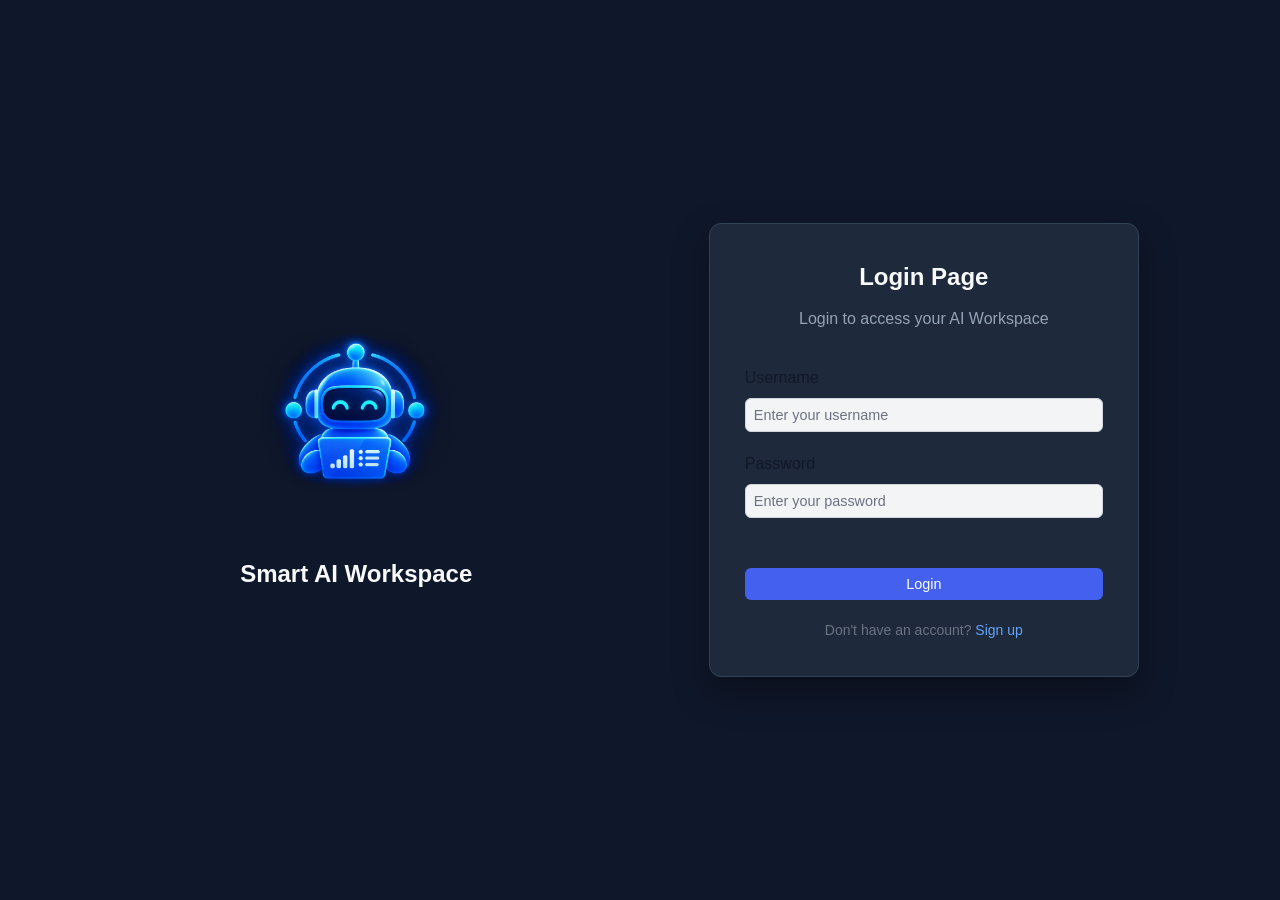
==== commit a2c653b2: "Update AI Workspace Assistant UI and assets" ====
--- a/app/dashboard.html
+++ b/app/dashboard.html
@@ -3,7 +3,7 @@
 <head>
     <meta charset="UTF-8">
     <meta name="viewport" content="width=device-width, initial-scale=1.0">
-    <title>AI Workspace Assistant</title>
+    <title>Smart AI Workspace</title>
     <link rel="stylesheet" href="styles.css">
     <link rel="stylesheet" href="custom.css">
     <link rel="stylesheet" href="docChat.css">
@@ -14,7 +14,7 @@
         <aside class="sidebar">
             <div class="sidebar-header">
                 <div class="app-brand">
-                    <img src="./assets/Ai logo svg 1.svg" alt="DocChat Logo" class="app-logo">
+                    <img src="./assets/AI image logo.png" alt="DocChat Logo" class="app-logo">
                     <span class="app-name">Workspace Assistant</span>
                 </div>
                 <button id="collapse-sidebar" class="collapse-btn">
--- a/app/custom.css
+++ b/app/custom.css
@@ -941,3 +941,218 @@
         padding: 0.7rem 0;
     }
 }
+
+
+/* Login page - restore light theme */
+.login-card {
+    background: #ffffff;
+    color: #111827;
+}
+
+.login-card .form-group label {
+    background: transparent !important;
+    color: #111827 !important;
+}
+
+.login-card .form-group input {
+    background: #f3f4f6 !important;
+    color: #111827 !important;
+    border: 1px solid #d1d5db !important;
+    box-shadow: none !important;
+}
+
+.login-card .form-group input::placeholder {
+    color: #6b7280 !important;
+}
+
+.login-card .form-group input:focus {
+    background: #ffffff !important;
+    color: #111827 !important;
+    border-color: #4361ee !important;
+    outline: none;
+}
+
+/* ================================
+   LOGIN PAGE - DARK THEME
+   ================================ */
+
+html,
+body {
+    margin: 0;
+    padding: 0;
+    width: 100%;
+    min-height: 100%;
+    background: #0f172a;
+    color: #f8fafc;
+}
+
+body {
+    min-height: 100vh;
+    overflow-x: hidden;
+}
+
+/* Main login page */
+.login-container {
+    width: 100%;
+    min-height: 100vh;
+    display: grid;
+    grid-template-columns: 1fr 1fr;
+    align-items: center;
+    justify-items: center;
+    gap: 60px;
+    padding: 40px 8%;
+    box-sizing: border-box;
+    background: #0f172a;
+}
+
+/* Left side - logo */
+.logo-card {
+    width: 100%;
+    max-width: 500px;
+    display: flex;
+    flex-direction: column;
+    align-items: center;
+    justify-content: center;
+    text-align: center;
+}
+
+.logo-card img {
+    width: 180px;
+    height: 180px;
+    object-fit: contain;
+    display: block;
+    margin-bottom: 25px;
+}
+
+.logo-card h1,
+.logo-card h2,
+.logo-card p {
+    color: #f8fafc;
+}
+
+/* Smart AI Workspace text */
+.logo-card {
+    color: #f8fafc;
+    font-size: 18px;
+}
+
+/* Login card */
+.login-card {
+    width: 100%;
+    max-width: 430px;
+    box-sizing: border-box;
+    padding: 35px;
+    background: #1e293b;
+    border: 1px solid #334155;
+    border-radius: 12px;
+    box-shadow: 0 15px 35px rgba(0, 0, 0, 0.35);
+}
+
+/* Login heading */
+.login-title {
+    color: #f8fafc;
+    text-align: center;
+    margin-top: 0;
+    margin-bottom: 12px;
+}
+
+/* Subtitle */
+.login-subtitle {
+    color: #94a3b8;
+    text-align: center;
+    margin-bottom: 35px;
+}
+
+/* Form */
+.login-form {
+    width: 100%;
+}
+
+.form-group {
+    width: 100%;
+    margin-bottom: 20px;
+}
+
+.form-group label {
+    display: block;
+    color: #f8fafc;
+    margin-bottom: 8px;
+    font-size: 16px;
+}
+
+/* Input boxes */
+.form-group input {
+    width: 100%;
+    height: 42px;
+    box-sizing: border-box;
+    padding: 10px 12px;
+    background: #0f172a;
+    color: #f8fafc;
+    border: 1px solid #475569;
+    border-radius: 6px;
+    outline: none;
+    font-size: 15px;
+}
+
+.form-group input::placeholder {
+    color: #64748b;
+}
+
+.form-group input:focus {
+    border-color: #4361ee;
+    box-shadow: 0 0 0 2px rgba(67, 97, 238, 0.2);
+}
+
+/* Login button */
+.login-form button,
+.login-card button {
+    width: 100%;
+    height: 44px;
+    border: none;
+    border-radius: 6px;
+    background: #4361ee;
+    color: white;
+    font-size: 16px;
+    cursor: pointer;
+    margin-top: 8px;
+}
+
+.login-form button:hover,
+.login-card button:hover {
+    background: #3651d4;
+}
+
+/* Sign-up text */
+.login-card a {
+    color: #60a5fa;
+}
+
+.login-card a:hover {
+    color: #93c5fd;
+}
+
+/* ================================
+   RESPONSIVE
+   ================================ */
+
+@media (max-width: 900px) {
+    .login-container {
+        grid-template-columns: 1fr;
+        gap: 30px;
+        padding: 40px 25px;
+    }
+
+    .logo-card {
+        order: 1;
+    }
+
+    .login-card {
+        order: 2;
+        max-width: 450px;
+    }
+
+    .logo-card img {
+        width: 140px;
+        height: 140px;
+    }
+}
